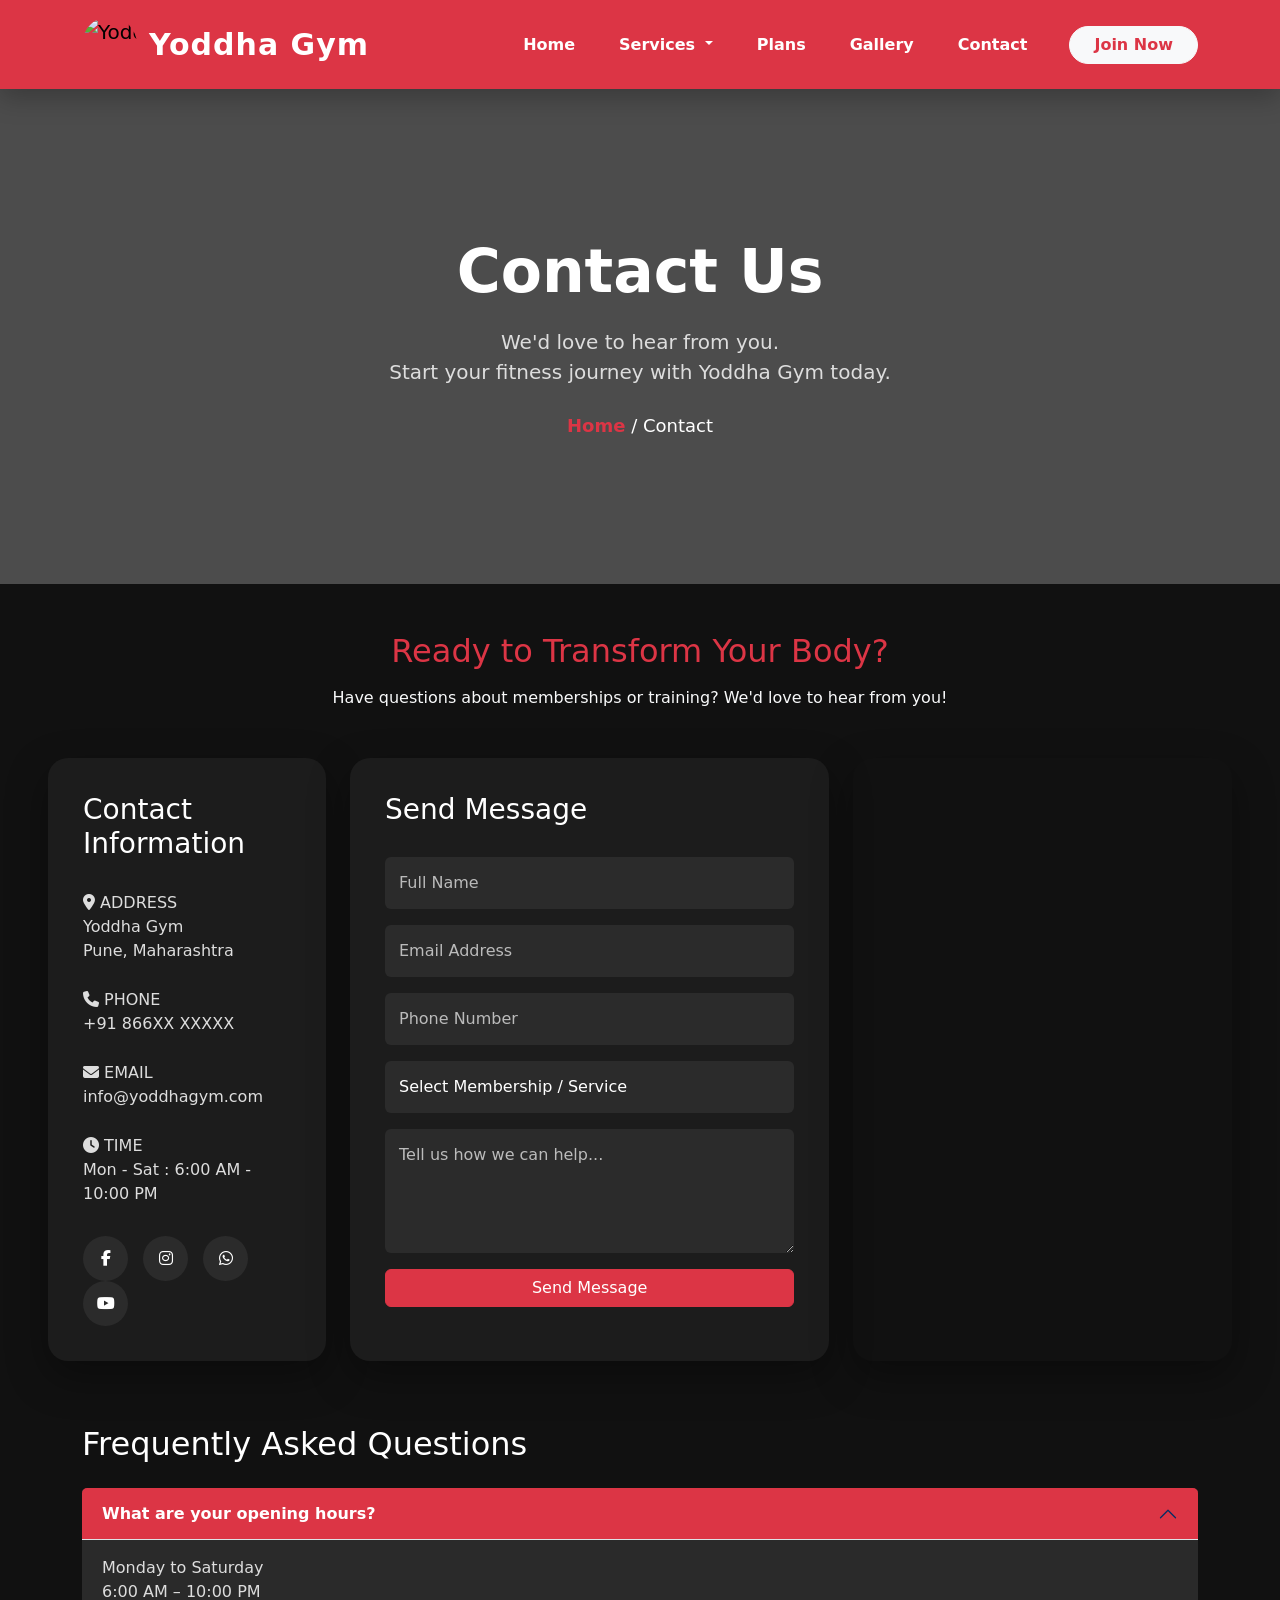
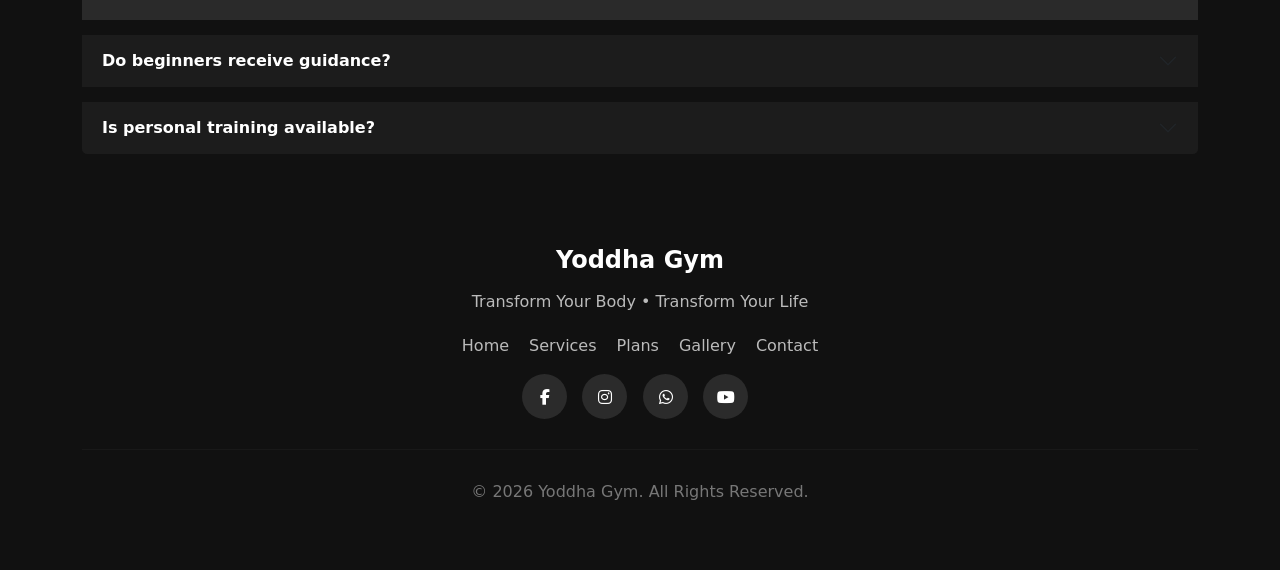
==== contact.html @ e3fbb41a "Add files via upload" ====
<!DOCTYPE html>
<html>

<head>
  <meta charset="UTF-8">
  <meta name="viewport" content="width=device-width, initial-scale=1.0">
  <title>Contact</title>
  <!--Bootstrap framwork link-->
  <link href="https://cdn.jsdelivr.net/npm/bootstrap@5.3.3/dist/css/bootstrap.min.css" rel="stylesheet">
  <link rel="stylesheet" href="contact.css">
  <link rel="stylesheet" href="https://cdnjs.cloudflare.com/ajax/libs/font-awesome/6.6.0/css/all.min.css">
  <link rel="stylesheet" href="footer.css">
  <link rel="stylesheet" href="navbar.css">
  <link href="https://unpkg.com/aos@2.3.4/dist/aos.css" rel="stylesheet">
</head>

<body>

  <!--Nave bar section -->
  <nav class="navbar navbar-expand-lg sticky-top">
    <div class="container">
      <!-- Logo -->
      <a class="navbar-brand d-flex align-items-center" href="index.html">
        <img id="logo-pic"
          src="https://file.aiquickdraw.com/imgcompressed/img/compressed_d76d0b1e2e13bac6f32e935d3ace6655.webp"
          alt="Yoddha Gym">
        <span id="logo">
          Yoddha Gym
        </span>
      </a>
      <!-- Mobile Button -->
      <button class="navbar-toggler" type="button" data-bs-toggle="collapse" data-bs-target="#navbarNav">
        <span class="navbar-toggler-icon"></span>
      </button>
      <div class="collapse navbar-collapse" id="navbarNav">
        <ul class="navbar-nav ms-auto align-items-lg-center">
          <li class="nav-item">
            <a class="nav-link" href="index.html">
              Home
            </a>
          </li>
          <li class="nav-item dropdown">
            <a class="nav-link dropdown-toggle" href="services.html" id="servicesDropdown" role="button"
              data-bs-toggle="dropdown">
              Services
            </a>
            <ul class="dropdown-menu">
              <li><a class="dropdown-item" href="services.html">All Services</a></li>
              <li>
                <hr class="dropdown-divider">
              </li>
              <li><a class="dropdown-item" href="personal-training.html">🏋️ Personal Training</a></li>
              <li><a class="dropdown-item" href="weight-training.html">💪 Weight Training</a></li>
              <li><a class="dropdown-item" href="yoga.html">🧘 Yoga Classes</a></li>
            </ul>
          </li>
          <li class="nav-item">
            <a class="nav-link" href="plans.html">
              Plans
            </a>
          </li>
          <li class="nav-item">
            <a class="nav-link" href="gallery.html">
              Gallery
            </a>
          </li>
          <li class="nav-item">
            <a class="nav-link" href="contact.html">
              Contact
            </a>
          </li>
          <li class="nav-item ms-lg-3">
            <a href="contact.html" class="btn btn-light text-danger fw-bold px-4 rounded-pill">
              Join Now
            </a>
          </li>
        </ul>
      </div>
    </div>
  </nav>
  <!-- Contact Hero -->
  <section class="contact-hero">
    <div class="container text-center">
      <h1 data-aos="fade-down">Contact Us</h1>

      <p data-aos="fade-up">
        We'd love to hear from you.<br>
        Start your fitness journey with Yoddha Gym today.
      </p>

      <div class="breadcrumb-text" data-aos="zoom-in">
        <a href="index.html">Home</a>
        <span> / Contact</span>
      </div>
    </div>
  </section>

  <!--Contact Section-->
  <section id="contact" class="contact-section py-5">

    <div class="container-fluid px-lg-5"> <!-- Using container-fluid for a wider, side-by-side layout -->

      <h2 class="section-title text-center mb-3" data-aos="fade-right" data-aos-delay="100">Ready to Transform Your
        Body?</h2>

      <p class="text-center text-light mb-5" data-aos="fade-left" data-aos-delay="200">
        Have questions about memberships or training? We'd love to hear from you!
      </p>

      <div class="row g-4 justify-content-center align-items-stretch">

        <!-- Column 1: Contact Information -->
        <div class="col-xl-3 col-lg-4" data-aos="fade-right" data-aos-delay="100">
          <div class="contact-card">
            <h3>Contact Information</h3>
            <div class="contact-item">
              <i class="fa-solid fa-location-dot"></i> ADDRESS
              <p>Yoddha Gym<br>Pune, Maharashtra</p>
            </div>
            <div class="contact-item">
              <i class="fa-solid fa-phone"></i> PHONE
              <p>+91 866XX XXXXX</p>
            </div>
            <div class="contact-item">
              <i class="fa-solid fa-envelope"></i> EMAIL
              <p>info@yoddhagym.com</p>
            </div>
            <div class="contact-item">
              <i class="fa-solid fa-clock"></i> TIME
              <p>Mon - Sat : 6:00 AM - 10:00 PM</p>
            </div>
            <div class="social-icons">
              <a href="#"><i class="fab fa-facebook-f"></i></a>
              <a href="#"><i class="fab fa-instagram"></i></a>
              <a href="#"><i class="fab fa-whatsapp"></i></a>
              <a href="#"><i class="fab fa-youtube"></i></a>
            </div>
          </div>
        </div>

        <!-- Column 2: Contact Form -->
        <div class="col-xl-5 col-lg-4" data-aos="fade-up" data-aos-delay="200">
          <div class="contact-form-card">
            <h3>Send Message</h3>
            <form id="contactForm">
              <div class="mb-3">
                <input type="text" class="form-control" placeholder="Full Name" required>
              </div>
              <div class="mb-3">
                <input type="email" class="form-control" placeholder="Email Address" required>
              </div>
              <div class="mb-3">
                <input type="tel" class="form-control" placeholder="Phone Number" maxlength="10" inputmode="numeric"
                  required>
              </div>
              <div class="mb-3">
                <select class="form-select">
                  <option selected>Select Membership / Service</option>
                  <option>Basic Membership</option>
                  <option>Standard Membership</option>
                  <option>Premium Membership</option>
                  <option>Personal Training</option>
                  <option>Weight Training</option>
                  <option>Yoga Classes</option>
                </select>
              </div>
              <div class="mb-3">
                <textarea rows="4" class="form-control" placeholder="Tell us how we can help..." required></textarea>
              </div>
              <button class="btn btn-danger w-100" type="submit">
                Send Message
              </button>
            </form>
          </div>
        </div>

        <!-- Column 3: Map Location -->
        <div class="col-xl-4 col-lg-4" data-aos="fade-left" data-aos-delay="300">
          <div class="map-container h-100">
            <!-- Google Map Embed API (Placeholder targeted to Pune, Maharashtra) -->
            <iframe
              src="https://www.google.com/maps/embed?pb=!1m18!1m12!1m3!1d3238.3728744781206!2d73.82246170808209!3d18.45666325907037!2m3!1f0!2f0!3f0!3m2!1i1024!2i768!4f13.1!3m3!1m2!1s0x3bc29501a7414509%3A0x87ef539f896dfb0e!2sMass%20IT%20Solutions%20LLP!5e0!3m2!1sen!2sin!4v1783141332843!5m2!1sen!2sin"
              width="100%" height="100%" style="border:0; min-height: 400px; display: block;" allowfullscreen=""
              loading="lazy" referrerpolicy="strict-origin-when-cross-origin">
            </iframe>
          </div>
        </div>

      </div>
    </div>
  </section>
  <!--Popup window for Contact completed-->
  <div class="modal fade" id="successModal" tabindex="-1">

    <div class="modal-dialog modal-dialog-centered">

      <div class="modal-content">

        <div class="modal-body text-center p-5">

          <i class="fa-solid fa-circle-check text-success display-1 mb-3"></i>

          <h2 class="fw-bold">Thank You!</h2>

          <p class="mt-3">
            Your message has been sent successfully.
          </p>

          <p class="text-muted">
            Our team will contact you within 24 hours.
          </p>

          <button class="btn btn-danger px-4 mt-3" data-bs-dismiss="modal">

            Done

          </button>

        </div>

      </div>

    </div>

  </div>

  <!--Error Popup window -->
  <div class="modal fade" id="errorModal" tabindex="-1">

    <div class="modal-dialog modal-dialog-centered">

      <div class="modal-content">

        <div class="modal-body text-center p-5">

          <i class="fa-solid fa-circle-xmark text-danger display-1 mb-3"></i>

          <h2 class="fw-bold">Invalid Phone Number</h2>

          <p class="mt-3">

            Please enter a valid mobile number.

          </p>

          <p class="text-muted">

            It must contain exactly 10 digits.

          </p>

          <button class="btn btn-danger mt-3" data-bs-dismiss="modal">

            Try Again

          </button>

        </div>

      </div>

    </div>

  </div>

  <!-- FAQ Section -->
  <section class="faq-section py-3">

    <div class="container">

      <h2 class="section-title text-white" data-aos="fade-right">
        Frequently Asked Questions
      </h2>

      <div class="accordion" id="faqAccordion" class="row justify-content-center" data-aos="fade-up">

        <div class="accordion-item" class="col-lg-8">

          <h2 class="accordion-header">

            <button class="accordion-button" data-bs-toggle="collapse" data-bs-target="#faq1">

              What are your opening hours?

            </button>

          </h2>

          <div id="faq1" class="accordion-collapse collapse show" data-bs-parent="#faqAccordion">

            <div class="accordion-body">

              Monday to Saturday
              <br>
              6:00 AM – 10:00 PM

            </div>

          </div>

        </div>

        <div class="accordion-item">

          <h2 class="accordion-header">

            <button class="accordion-button collapsed" data-bs-toggle="collapse" data-bs-target="#faq2">

              Do beginners receive guidance?

            </button>

          </h2>

          <div id="faq2" class="accordion-collapse collapse" data-bs-parent="#faqAccordion">

            <div class="accordion-body">

              Absolutely! Every beginner receives an initial assessment and a personalized workout plan.

            </div>

          </div>

        </div>

        <div class="accordion-item">

          <h2 class="accordion-header">

            <button class="accordion-button collapsed" data-bs-toggle="collapse" data-bs-target="#faq3">

              Is personal training available?

            </button>

          </h2>

          <div id="faq3" class="accordion-collapse collapse" data-bs-parent="#faqAccordion">

            <div class="accordion-body">

              Yes. Certified personal trainers are available with our Standard and Premium memberships.

            </div>

          </div>

        </div>

      </div>

    </div>

  </section>
  <!--Footer-->
  <section class="footer py-3">
    <footer>
      <footer class="footer">
        <div class="container text-center">
          <h4 data-aos="fade-up">Yoddha Gym</h4>

          <p data-aos="fade-left">
            Transform Your Body • Transform Your Life
          </p>

          <div class="footer-links" data-aos="fade-right">
            <a href="index.html">Home</a>
            <a href="services.html">Services</a>
            <a href="plans.html">Plans</a>
            <a href="gallery.html">Gallery</a>
            <a href="contact.html">Contact</a>
          </div>

          <div class="social-icons mt-3">
            <a href="#" data-aos="fade-down" data-aos-delay="100"><i class="fab fa-facebook-f"></i></a>
            <a href="#" data-aos="fade-down" data-aos-delay="200"><i class="fab fa-instagram"></i></a>
            <a href="#" data-aos="fade-down" data-aos-delay="300"><i class="fab fa-whatsapp"></i></a>
            <a href="#" data-aos="fade-down" data-aos-delay="400"><i class="fab fa-youtube"></i></a>
          </div>

          <hr>

          <p class="copyright">
            © 2026 Yoddha Gym. All Rights Reserved.
          </p>
        </div>
      </footer>
      <script src="https://unpkg.com/aos@2.3.4/dist/aos.js"></script>
      <script src="https://cdn.jsdelivr.net/npm/bootstrap@5.3.3/dist/js/bootstrap.bundle.min.js"></script>

      <script>
        AOS.init({
          duration: 1000,
          once: true,
          offset: 120
        });
      </script>
      <script src="contact.js"></script>

</body>

</html>
---- contact.css ----
/* ================= CONTACT HERO ================= */

.contact-hero {
  height: 55vh;

  background:
    linear-gradient(rgba(0, 0, 0, .7),
      rgba(0, 0, 0, .7)),
    url("https://images.unsplash.com/photo-1517836357463-d25dfeac3438?w=1600");

  background-size: cover;
  background-position: center;

  display: flex;
  align-items: center;
  justify-content: center;

  text-align: center;

  color: white;
}

.contact-hero h1 {

  font-size: 60px;

  font-weight: 800;

  margin-bottom: 20px;

}

.contact-hero p {

  font-size: 20px;

  color: #ddd;

}

.breadcrumb-text {

  margin-top: 25px;

  font-size: 18px;

}

.breadcrumb-text a {

  color: #dc3545;

  text-decoration: none;

  font-weight: 600;

}

.breadcrumb-text span {

  color: white;

}


/*=========== FAQ Section =============*/

.faq-section {
  background: #111;
  padding-top: 40px;
  padding-bottom: 25px;
}

.faq-section .section-title {
  margin-bottom: 25px;
}

#faqAccordion {
  margin-bottom: 0;
}

.accordion-item:last-child {
  margin-bottom: 0;
}

.footer {
  padding: 35px 0 20px;
}

.accordion-item {

  background: #1c1c1c;

  border: none;

  margin-bottom: 15px;

}

.accordion-button {

  background: #1c1c1c;

  color: white;

  font-weight: 600;

}

.accordion-button:not(.collapsed) {

  background: #dc3545;

  color: white;

}

.accordion-body {

  background: #2a2a2a;

  color: #ddd;

}

/*============ Contact Section ==============*/
.contact-section {

  background: #111;

}

.section-title {
  color: #dc3545;
}

.contact-card,
.contact-form-card {

  background: #1c1c1c;

  padding: 35px;

  border-radius: 20px;

  box-shadow: 0 15px 40px rgba(0, 0, 0, .35);

  height: 100%;

}

.contact-card h3,
.contact-form-card h3 {

  color: #fff;

  margin-bottom: 30px;

}

.contact-item {

  margin-bottom: 25px;

  color: #ddd;

}

.contact-item strong {

  display: block;

  color: #fff;

  margin-bottom: 5px;

}


/*============= Contact Form Sectiom =============*/

.form-control,
.form-select {

  background: #2b2b2b;

  border: none;

  color: white;

  padding: 14px;

}

.form-control::placeholder {

  color: #bbb;

}

.form-control:focus,
.form-select:focus {

  background: #2b2b2b;

  color: white;

  box-shadow: 0 0 12px rgba(220, 53, 69, .45);

}

.social-icons {

  margin-top: 30px;

}

.social-icons a {

  display: inline-flex;

  justify-content: center;

  align-items: center;

  width: 45px;

  height: 45px;

  border-radius: 50%;

  background: #2b2b2b;

  color: white;

  margin-right: 10px;

  text-decoration: none;

  transition: .3s;

}

.social-icons a:hover {

  background: #dc3545;

  transform: translateY(-5px);

}



/* Ensure columns stretch uniformly */
.align-items-stretch {
  display: flex;
  align-items: stretch;
}

/* Updated Map Container to match card stylings and stretch fully */
.map-container {
  overflow: hidden;
  border-radius: 20px;
  box-shadow: 0 15px 40px rgba(0, 0, 0, .35);
  height: 100%;
}

.map-container iframe {
  width: 100%;
  height: 100%;
  object-fit: cover;
}
---- footer.css ----
/*=================== Footer Section ====================*/
.footer {
  background: #111;
  color: #bbb;
  padding: 60px 0 30px;
}

.footer h4 {
  color: white;
  font-weight: 700;
  margin-bottom: 15px;
}

.footer p {
  margin-bottom: 20px;
}

.footer-links {
  display: flex;
  justify-content: center;
  flex-wrap: wrap;
  gap: 20px;
}

.footer-links a {
  color: #bbb;
  text-decoration: none;
  transition: .3s;
  font-weight: 500;
}

.footer-links a:hover {
  color: #dc3545;
}

.footer hr {
  margin: 30px auto;
  border-color: #333;
}

.copyright {
  color: #777;
  margin: 0;
}

.social-icons a {

  display: inline-flex;

  justify-content: center;

  align-items: center;

  width: 45px;

  height: 45px;

  border-radius: 50%;

  background: #2b2b2b;

  color: white;

  margin-right: 10px;

  text-decoration: none;

  transition: .3s;

}

.social-icons a:hover {

  background: #dc3545;

  transform: translateY(-5px);

}
---- navbar.css ----
/*==========================
        NAVBAR
==========================*/

.navbar {

  background: #dc3545;

  padding: 12px 0;

  box-shadow: 0 8px 25px rgba(0, 0, 0, .25);

}

.navbar-brand {

  display: flex;

  align-items: center;

}

#logo {

  color: white;

  font-size: 30px;

  font-weight: 800;

  margin-left: 12px;

  text-decoration: none;

  letter-spacing: 1px;

}

#logo:hover {

  color: white;

}

#logo-pic {

  width: 55px;

  height: 55px;

  border-radius: 50%;

}

.navbar-nav {

  gap: 8px;

}

.navbar-nav .nav-link {

  color: white !important;

  font-weight: 600;

  padding: 10px 18px !important;

  border-radius: 30px;

  transition: .3s;

}

.navbar-nav .nav-link:hover {

  background: rgba(255, 255, 255, .18);

}

.navbar-nav .nav-link.active {

  background: white;

  color: #dc3545 !important;

}

.navbar .btn {

  transition: .3s;

}

.navbar .btn:hover {

  transform: translateY(-3px);

}

.dropdown-menu {

  background: #1b1b1b;

  border: none;

  border-radius: 15px;

  min-width: 240px;

  overflow: hidden;

  margin-top: 10px;

  box-shadow: 0 15px 35px rgba(0, 0, 0, .3);

}

.dropdown-item {

  color: white;

  padding: 12px 20px;

  transition: .3s;

}

.dropdown-item:hover {

  background: #dc3545;

  color: white;

  padding-left: 28px;

}

.dropdown-divider {

  border-color: #444;

}

@media (min-width:992px) {

  .dropdown:hover > .dropdown-menu {

    display: block;

  }

}

/* ==========================
        TABLETS
========================== */

@media (max-width:991.98px) {

  .navbar {

    padding: 12px 0;

  }

  .navbar-brand {

    max-width: 75%;

  }

  #logo {

    font-size: 26px;

  }

  #logo-pic {

    width: 48px;
    height: 48px;

  }

  .navbar-toggler {

    border: none;
    box-shadow: none;

  }

  .navbar-toggler:focus {

    box-shadow: none;

  }

  .navbar-collapse {

    background: #dc3545;

    margin-top: 15px;

    padding: 20px;

    border-radius: 18px;

    box-shadow: 0 15px 35px rgba(0, 0, 0, .25);

  }

  .navbar-nav {

    gap: 8px;

  }

  .nav-item {

    width: 100%;

  }

  .navbar-nav .nav-link {

    width: 100%;

    text-align: center;

    padding: 14px 20px !important;

    border-radius: 12px;

  }

  .navbar-nav .nav-link:hover {

    background: rgba(255, 255, 255, .18);

  }

  /* Mobile dropdown */

  .dropdown-menu {

    position: static !important;

    float: none;

    width: 100%;

    background: #c62839;

    border: none;

    box-shadow: none;

    margin-top: 8px;

    border-radius: 12px;

  }

  .dropdown-item {

    text-align: center;

    padding: 14px;

  }

  .dropdown-item:hover {

    padding-left: 14px;

  }

  .navbar .btn {

    width: 100%;

    margin-top: 12px;

    padding: 14px;

    font-size: 17px;

  }

}

/* ==========================
        MOBILE
========================== */

@media (max-width:576px) {

  .navbar {

    padding: 10px 0;

  }

  #logo {

    font-size: 22px;

  }

  #logo-pic {

    width: 42px;
    height: 42px;

  }

  .navbar-collapse {

    padding: 15px;

  }

  .navbar-nav .nav-link {

    font-size: 16px;

    padding: 13px !important;

  }

  .dropdown-item {

    font-size: 15px;

  }

  .navbar .btn {

    font-size: 16px;

    padding: 13px;

  }

}


@media (min-width:768px) and (max-width:991px) {

  .navbar-nav {

    gap: 12px;

  }

  .navbar-nav .nav-link {

    font-size: 17px;

  }

}

.navbar-toggler {

  border: 2px solid white;

  border-radius: 10px;

  padding: 6px 10px;

}

.navbar-toggler-icon {

  filter: brightness(0) invert(1);

}

.navbar-collapse {

  transition: all .35s ease;

}
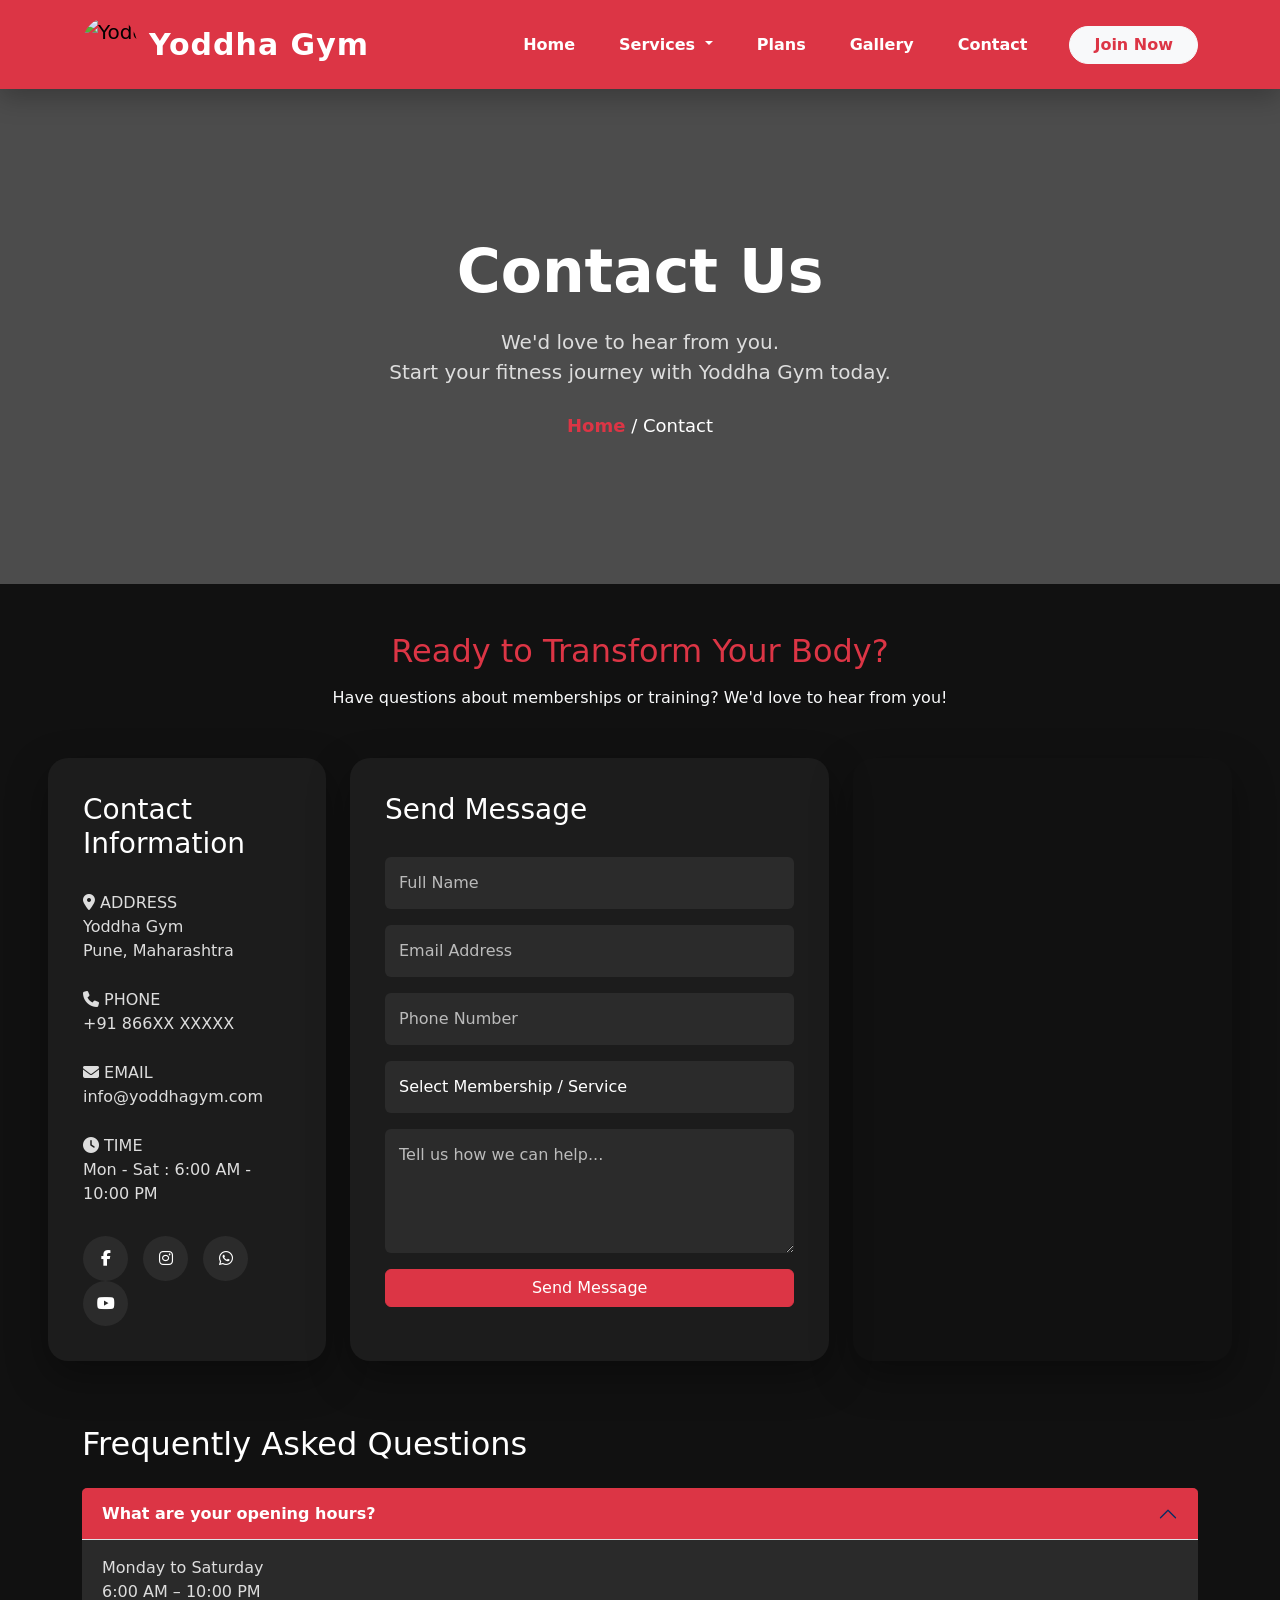
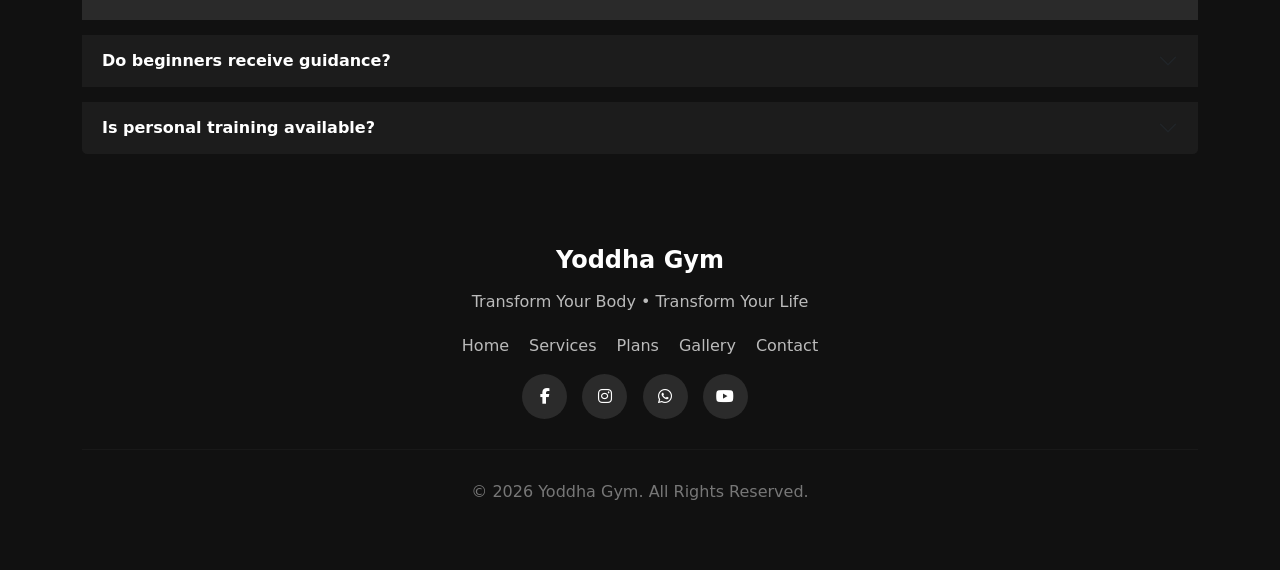
==== commit 64d884cd: "Update contact.html" ====
--- a/contact.html
+++ b/contact.html
@@ -3,7 +3,8 @@
 
 <head>
   <meta charset="UTF-8">
-  <meta name="viewport" content="width=device-width, initial-scale=1.0">
+  <meta name="viewport" content="width=device-width, initial-scale=1.0, maximum-scale=1.0, user-scalable=no">
+
   <title>Contact</title>
   <!--Bootstrap framwork link-->
   <link href="https://cdn.jsdelivr.net/npm/bootstrap@5.3.3/dist/css/bootstrap.min.css" rel="stylesheet">
@@ -400,4 +401,4 @@
 
 </body>
 
-</html>+</html>
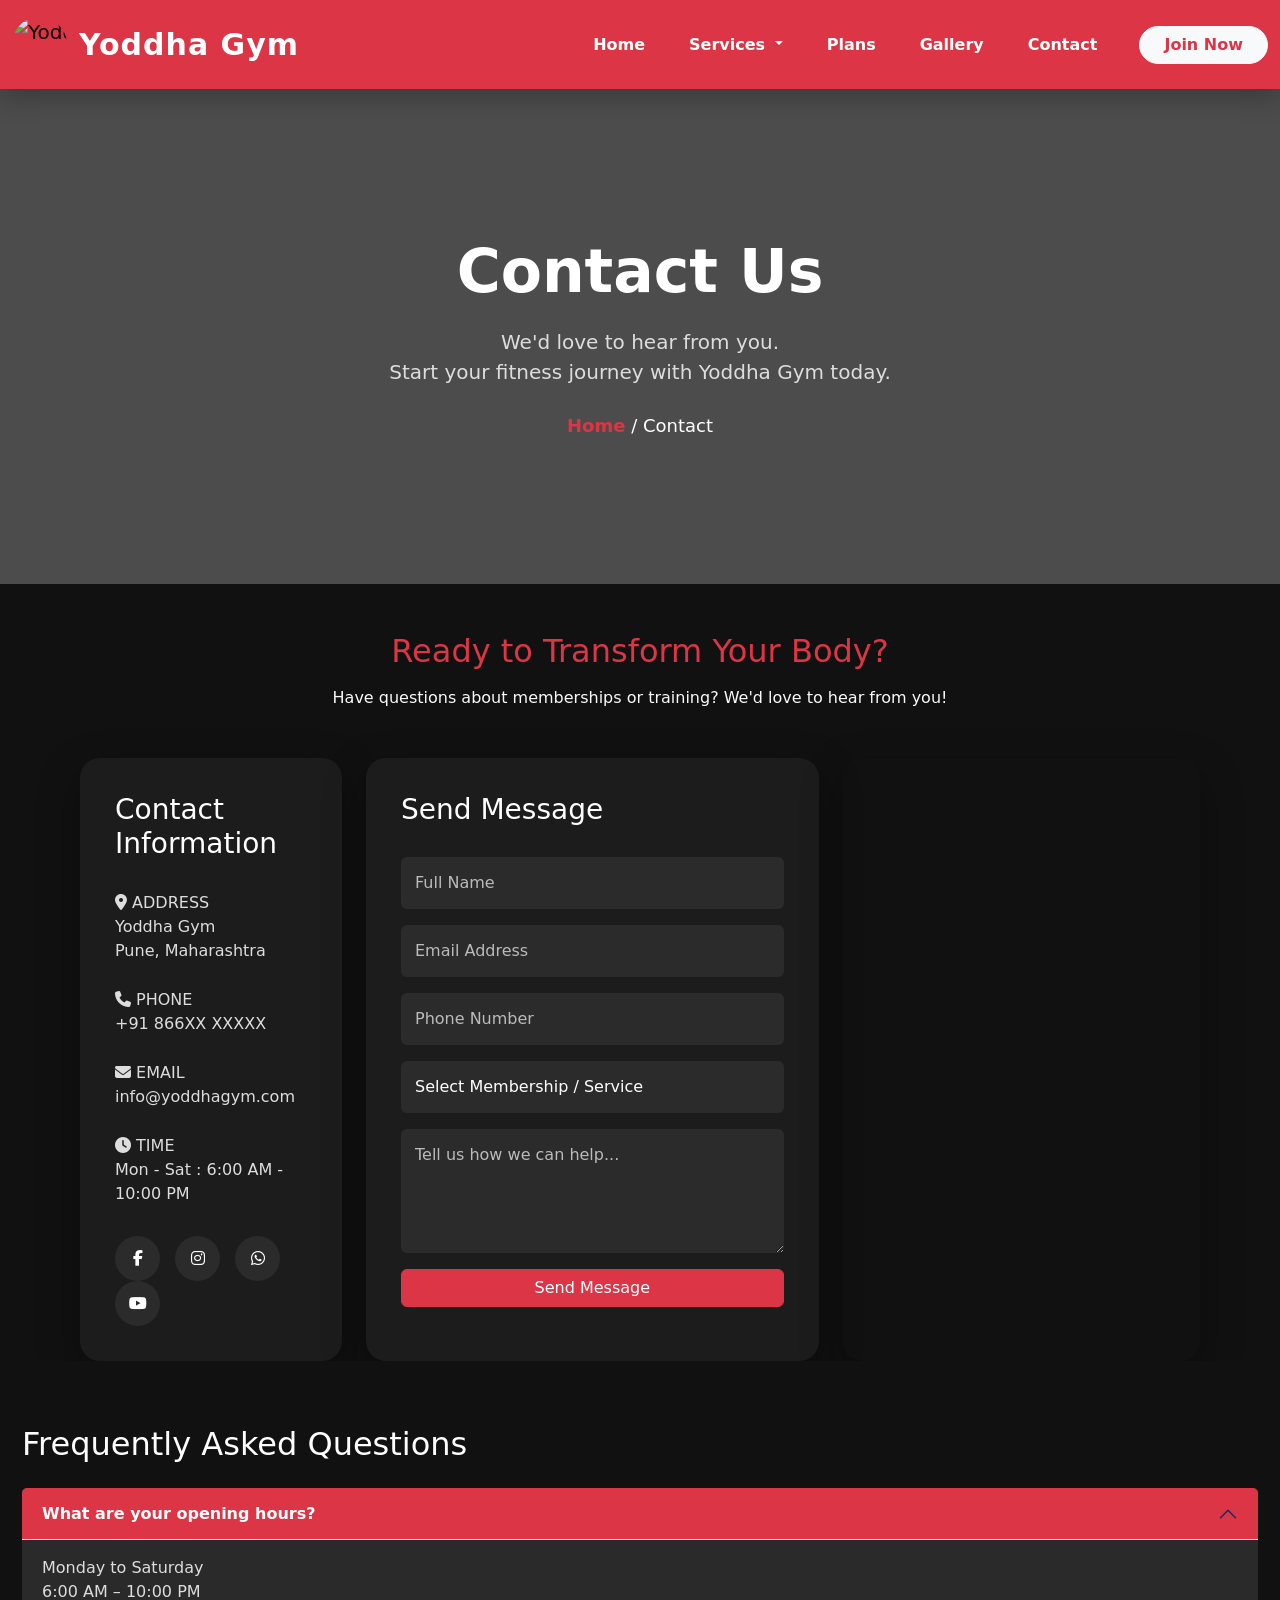
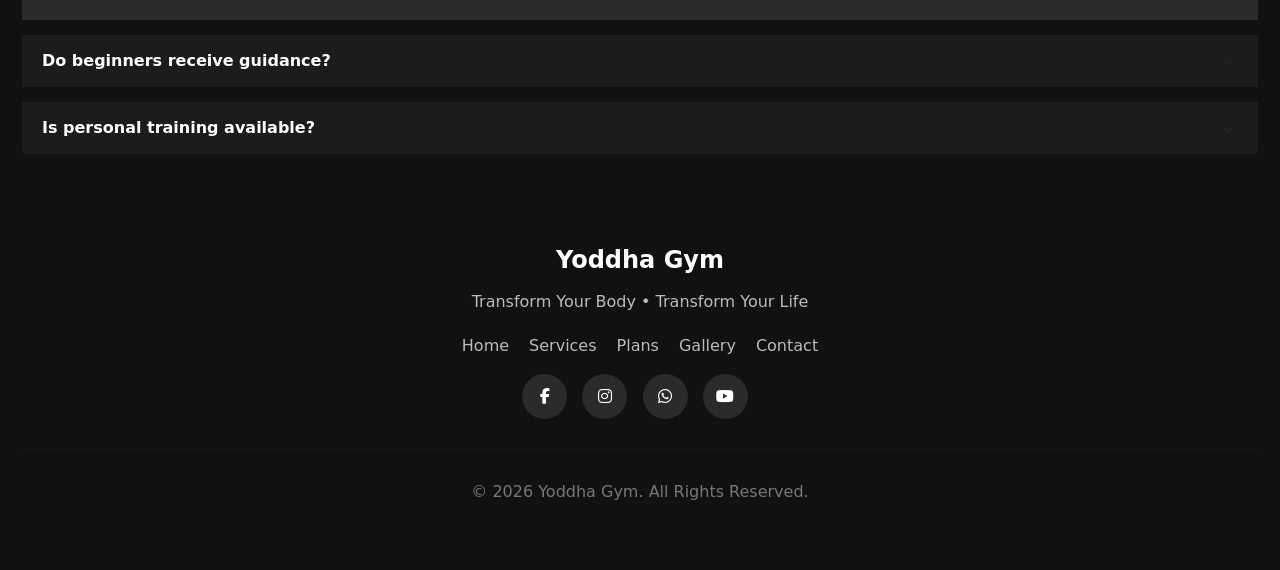
==== commit 14b9889c: "Updated homepage with services, gallery, plans preview and animations" ====
--- a/contact.html
+++ b/contact.html
@@ -401,4 +401,4 @@
 
 </body>
 
-</html>
+</html>
--- a/contact.css
+++ b/contact.css
@@ -1,4 +1,45 @@
 /* ================= CONTACT HERO ================= */
+/* 1. Flatten all structural wrappers completely */
+html,
+body,
+#root,
+main,
+section,
+header,
+footer,
+div[class*="container"] {
+  max-width: 100vw !important;
+  overflow-x: hidden !important;
+  box-sizing: border-box !important;
+}
+
+/* 2. Target the Yoddha Gym section boxes directly */
+section,
+.gallery,
+.fitness-gallery,
+.row,
+.grid {
+  width: 100% !important;
+  max-width: 100% !important;
+  margin-left: 0 !important;
+  margin-right: 0 !important;
+  padding-left: 10px !important;
+  padding-right: 10px !important;
+}
+
+/* 3. Contain any horizontal flex elements */
+.display-flex,
+.flex,
+.d-flex {
+  flex-wrap: wrap !important;
+}
+
+/* Force the button filter buttons to wrap vertically if they run out of space */
+div {
+  flex-wrap: wrap !important;
+}
+
+
 
 .contact-hero {
   height: 55vh;
